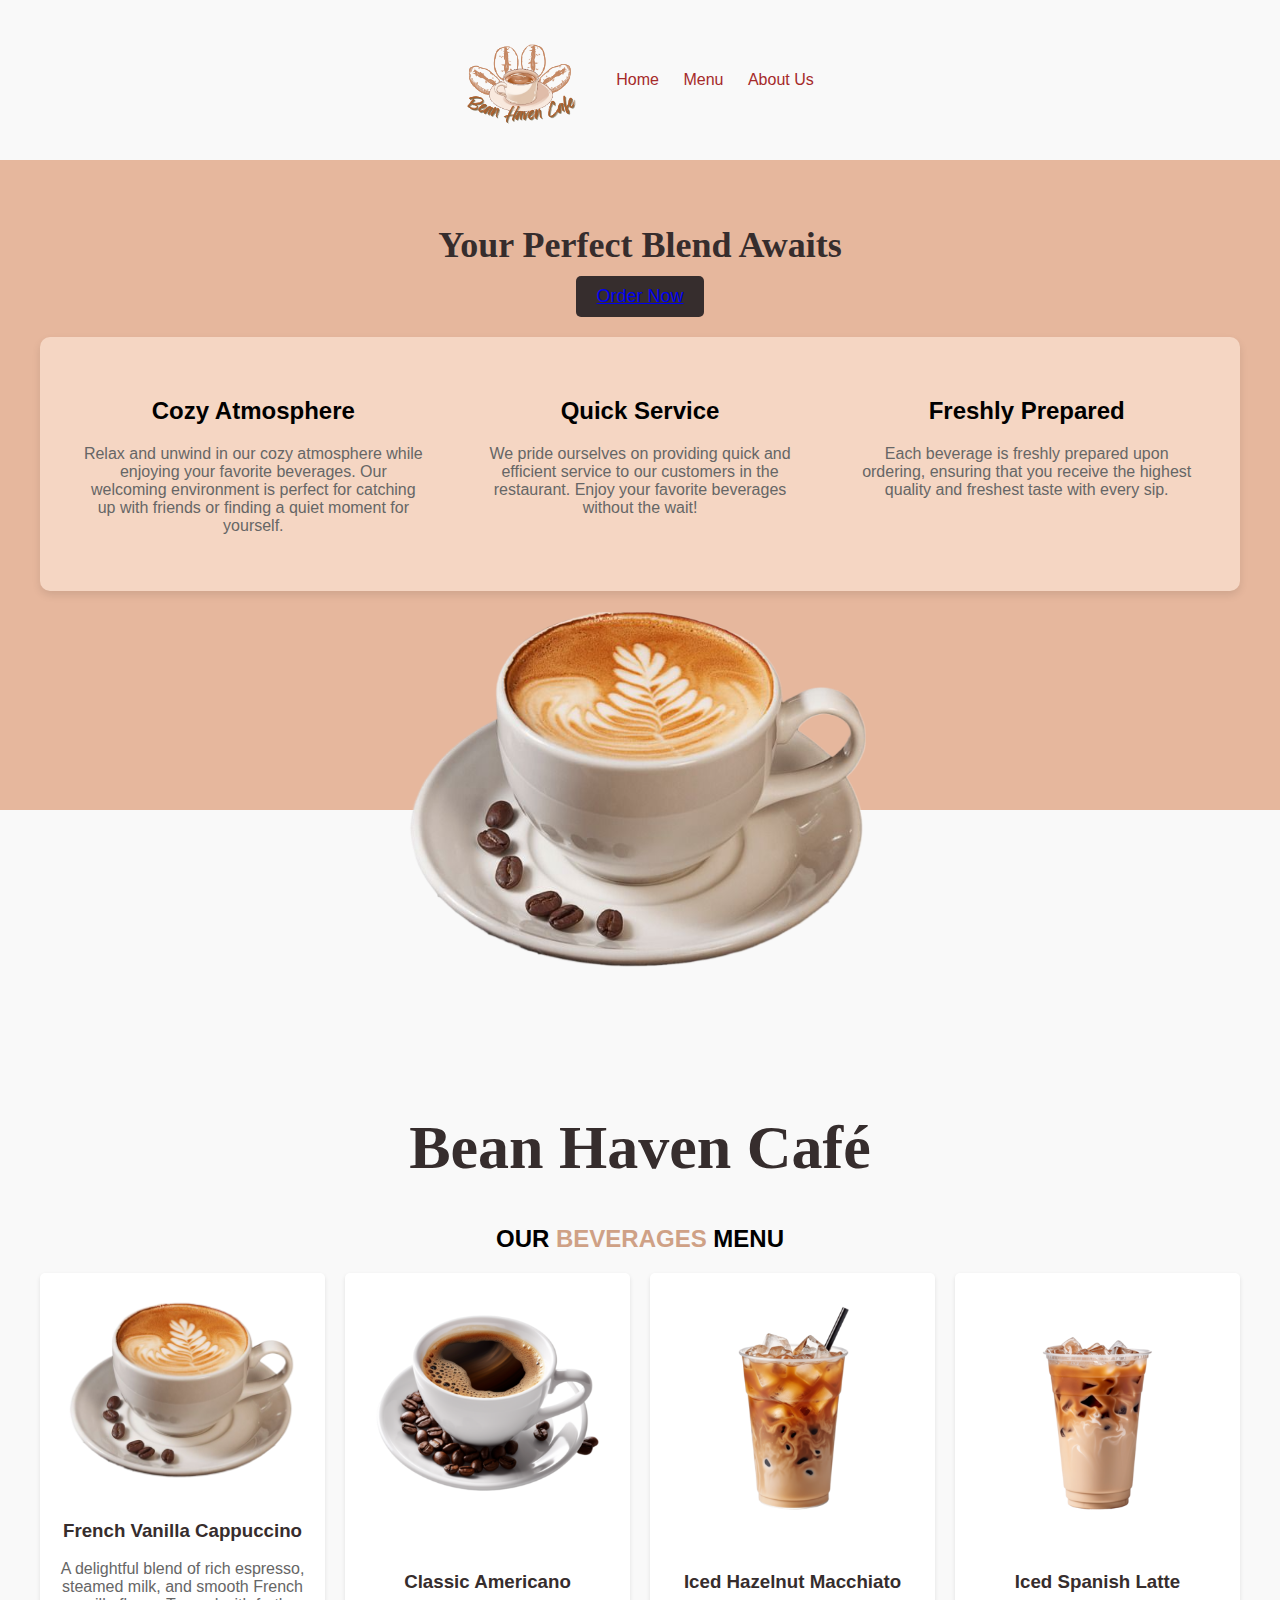
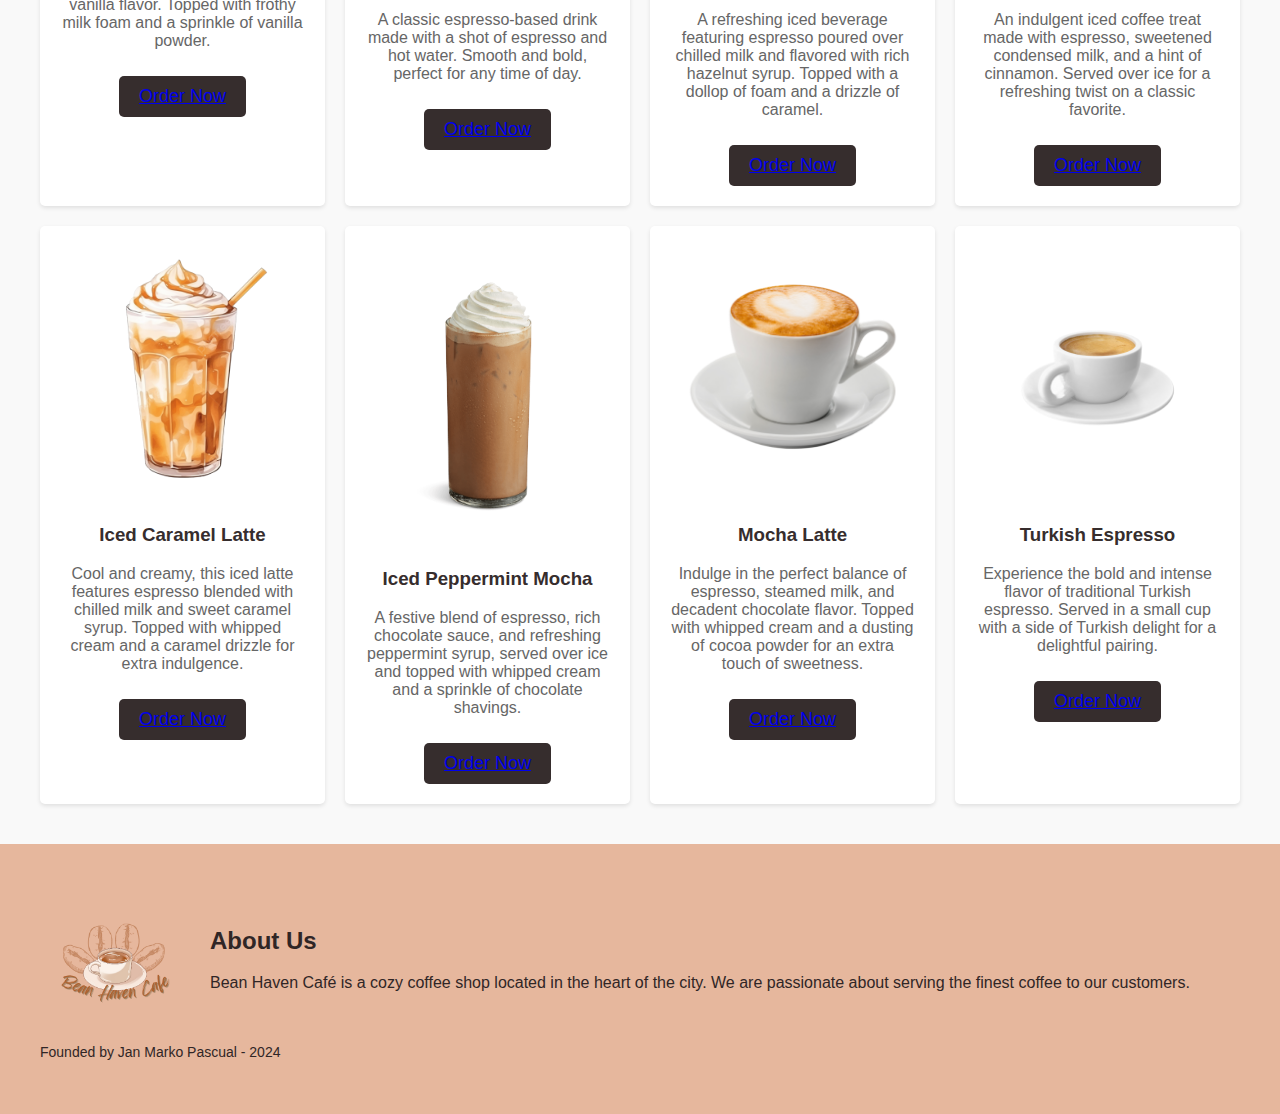
==== index.html @ 6fa9267b "Add files via upload" ====
<!DOCTYPE html>
<html lang="en">
<head>
  <meta charset="UTF-8">
  <meta name="viewport" content="width=device-width, initial-scale=1.0">
  <title>Bean Haven Café</title>
  <link rel="stylesheet" href="styles.css">
</head>
<body>
    <div class="background-rectangle"></div>
  <header>
    <img src="logo.png" alt="Bean Haven Café Logo" class="logo">
    <nav>
      <ul>
        <li><a href="#home">Home</a></li>
        <li><a href="#menu">Menu</a></li>
        <li><a href="#footer">About Us</a></li>
      </ul>
    </nav>
  </header>

  <section id="intro">
    <div class="left-content">
      <div class="tagline">
        
        <h1>Your Perfect Blend Awaits</h1>
        <button><a href="pos.html">Order Now</a></button>
      </div>
      <div class="features-container">
        <div class="features">
            <div class="feature">
                <h2 class="glow-hover">Cozy Atmosphere</h2>
              <p>Relax and unwind in our cozy atmosphere while enjoying your favorite beverages. Our welcoming environment is perfect for catching up with friends or finding a quiet moment for yourself.</p>
            </div>
            <div class="feature">
                <h2 class="glow-hover">Quick Service</h2>
              <p>We pride ourselves on providing quick and efficient service to our customers in the restaurant. Enjoy your favorite beverages without the wait!</p>
            </div>
            <div class="feature">
                <h2 class="glow-hover">Freshly Prepared</h2>
              <p>Each beverage is freshly prepared upon ordering, ensuring that you receive the highest quality and freshest taste with every sip.</p>
            </div>
          </div>
      </div>
    </div>
    <div class="right-content">
        <img src="coffeebg.png" alt="Coffee Picture" class="coffee-picture" id="coffee-img">
      </div>
  </section>

  <section id="menu">
    <h1>Bean Haven Café</h1>
    <h2>OUR <span class="beverages">BEVERAGES</span> MENU</h2>
    <div class="menu-container">
      <!-- Menu items will be dynamically added here -->
      <div class="menu-item">
        <img src="coffeebg.png" alt="French Vanilla Cappuccino">
        <h3>French Vanilla Cappuccino</h3>
        <p>A delightful blend of rich espresso, steamed milk, and smooth French vanilla flavor. Topped with frothy milk foam and a sprinkle of vanilla powder.</p>
        <button><a href="pos.html">Order Now</a></button>
      </div>
      <div class="menu-item">
        <img src="americano.png" alt="Classic Americano">
        <h3>Classic Americano</h3>
        <p>A classic espresso-based drink made with a shot of espresso and hot water. Smooth and bold, perfect for any time of day.</p>
        <button><a href="pos.html">Order Now</a></button>
      </div>
      <div class="menu-item">
        <img src="hazelnut.png" alt="Iced Hazelnut Macchiato">
        <h3>Iced Hazelnut Macchiato</h3>
        <p>A refreshing iced beverage featuring espresso poured over chilled milk and flavored with rich hazelnut syrup. Topped with a dollop of foam and a drizzle of caramel.</p>
        <button><a href="pos.html">Order Now</a></button>
      </div>
      <div class="menu-item">
        <img src="spanish.png" alt="Iced Spanish Latte">
        <h3>Iced Spanish Latte</h3>
        <p>An indulgent iced coffee treat made with espresso, sweetened condensed milk, and a hint of cinnamon. Served over ice for a refreshing twist on a classic favorite.</p>
        <button><a href="pos.html">Order Now</a></button>
      </div>
      <div class="menu-item">
        <img src="caramel.png" alt="Iced Caramel Latte">
        <h3>Iced Caramel Latte</h3>
        <p>Cool and creamy, this iced latte features espresso blended with chilled milk and sweet caramel syrup. Topped with whipped cream and a caramel drizzle for extra indulgence.</p>
        <button><a href="pos.html">Order Now</a></button>
      </div>
      <div class="menu-item">
        <img src="peppermint.png" alt="Iced Peppermint Mocha">
        <h3>Iced Peppermint Mocha</h3>
        <p>A festive blend of espresso, rich chocolate sauce, and refreshing peppermint syrup, served over ice and topped with whipped cream and a sprinkle of chocolate shavings.</p>
        <button><a href="pos.html">Order Now</a></button>
      </div>
      <div class="menu-item">
        <img src="mocha.png" alt="Mocha Latte">
        <h3>Mocha Latte</h3>
        <p>Indulge in the perfect balance of espresso, steamed milk, and decadent chocolate flavor. Topped with whipped cream and a dusting of cocoa powder for an extra touch of sweetness.</p>
        <button><a href="pos.html">Order Now</a></button>
      </div>
      <div class="menu-item">
        <img src="espresso.png" alt="Turkish Espresso">
        <h3>Turkish Espresso</h3>
        <p>Experience the bold and intense flavor of traditional Turkish espresso. Served in a small cup with a side of Turkish delight for a delightful pairing.</p>
        <button><a href="pos.html">Order Now</a></button>
      </div>
    </div>
  </section>
  

  <footer id="footer">
    <div class="about-us">
      <div class="logo"></div> 
      <div class="content">
        <h2>About Us</h2>
        <p>Bean Haven Café is a cozy coffee shop located in the heart of the city. We are passionate about serving the finest coffee to our customers.</p>
      </div>
    </div>
    <p class="founder">Founded by Jan Marko Pascual -  2024</p> 
  </footer>
</body>
</html>
---- styles.css ----
/* General Styles */
body {
    font-family: Arial, sans-serif;
    margin: 0;
    padding: 0;
    background-color: #f9f9f9;
  }
  
  .logo {
    max-width: 200px; /* Adjust the max-width as needed */
  }
  
  .background-rectangle {
    position: absolute;
    top: 0;
    left: 0;
    width: 100%;
    height: calc(100vh - 90px); /* Adjust the height as needed, subtracting the header height and some additional padding */
    background-color: #e6b79d; /* Adjust the background color as needed */
    z-index: -1; /* Ensure the rectangle is behind other content */
  }
  

  header {
    background-color: #f9f9f9;
    color: brown;
    padding: 5px;
    display: flex;
    justify-content: center;
    align-items: center;
  }
  
  h1 {
    font-family: "Courier New", Courier, monospace; /* Fallback font */
    font-family: "Lucida Handwriting", cursive; /* Cursive font family */
    font-size: 62px; /* Adjust the font size */
    font-weight: bold; /* Make the font bold */
    color: #362d2d; /* Set the text color */
    display: flex;
    justify-content: center;
    align-items: center;
  }


  
  nav ul {
    list-style-type: none;
    margin: 0;
    padding: 0;
  }
  
  nav ul li {
    display: inline;
    margin-right: 20px;
  }
  
  nav ul li a {
    color: brown;
    text-decoration: none;
  }
  
  #intro {
    display: flex;
    flex-direction: column;
    align-items: center;
    padding: 40px;
  }
  
  .tagline {
    text-align: center;
  }
  
  .tagline h1 {
    color: #362d2d;
    font-size: 36px;
    font-weight: bold;
    margin-bottom: 10px; /* Adjust as needed */
  }
  
  .tagline button {
    background-color: #362d2d;
    color: white;
    padding: 10px 20px;
    border: none;
    border-radius: 5px;
    font-size: 18px;
    cursor: pointer;
  }
  
  .features-container {
    background-color: #f5d6c3;
    border-radius: 10px;
    padding: 20px;
    margin-top: 20px;
    box-shadow: 0 4px 8px rgba(0, 0, 0, 0.1);
  }
  
  .coffee-picture {
    max-width: 100%;
    height: auto;
    width: 500px;
    transition: transform 0.3s; /* Add transition for smooth scaling */
    
  }
  
  .coffee-picture:hover {
    transform: scale(1.1); /* Scale up the image by 10% on hover */
  }
  
  .features {
    display: flex;
  }
  
  .feature {
    flex: 1;
    text-align: center;
    padding: 20px;
  }
  
  .feature h2 {
    font-size: 24px;
  }
  
  .feature p {
    color: #666;
  }
  
  .beverages {
    color: #cfa186; /* Color for the word "BEVERAGES" */
  }

  .glow-hover {
    transition: text-shadow 0.3s, transform 0.3s; /* Add transition for both text-shadow and transform */
  }
  
  .glow-hover:hover {
    text-shadow: 0 0 10px #dd9434; /* Add glow effect on hover */
    transform: scale(1.3); /* Scale up the text by 10% on hover */
  }

  #menu {
    padding: 40px;
  }
  
  #menu h2 {
    text-align: center;
    margin-bottom: 20px;
  }
  
  .menu-container {
    display: grid;
    grid-template-columns: repeat(4, 1fr);
    gap: 20px;
  }
  
  .menu-item {
    background-color: #fff;
    border-radius: 5px;
    box-shadow: 0 2px 4px rgba(0, 0, 0, 0.1);
    padding: 20px;
    text-align: center;
    transition: transform 0.3s; /* Add transition for smooth expansion */
  }
  
  .menu-item:hover {
    transform: scale(1.08); /* Scale up on hover */
  }
  
  .menu-item button {
    background-color: #362d2d;
    color: white;
    padding: 10px 20px;
    border: none;
    border-radius: 5px;
    font-size: 18px;
    cursor: pointer;
    margin-top: 10px; /* Add some spacing between buttons if needed */
  }

  .menu-item img {
    max-width: 100%;
    border-radius: 5px;
    margin-bottom: 10px;
  }
  
  .menu-item h3 {
    color: #362d2d;
  }
  
  .menu-item p {
    color: #666;
  }
  
  footer {
    background-color: #e6b79d; /* Background color for the footer */
    color: #302626; /* Text color */
    padding: 40px;
  }
  
  .about-us {
    display: flex;
    align-items: center;
  }
  
  .logo {
    background-image: url('logo.png'); /* Path to your logo image */
    background-size: contain;
    background-repeat: no-repeat;
    width: 150px; /* Adjust the width of the logo */
    height: 150px; /* Adjust the height of the logo */
    margin-right: 20px; /* Add some spacing between logo and content */
  }
  
  .content {
    flex: 1;
  }
  
  .content h2 {
    font-size: 24px; /* Adjust the font size */
    margin-bottom: 10px; /* Add some spacing below the heading */
  }
  
  .content p {
    font-size: 16px; /* Adjust the font size */
    line-height: 1.5; /* Adjust the line height for better readability */
  }

  .founder {
    font-size: 14px; /* Adjust the font size */
    margin-top: 10px; /* Add some spacing above the founder information */
  }
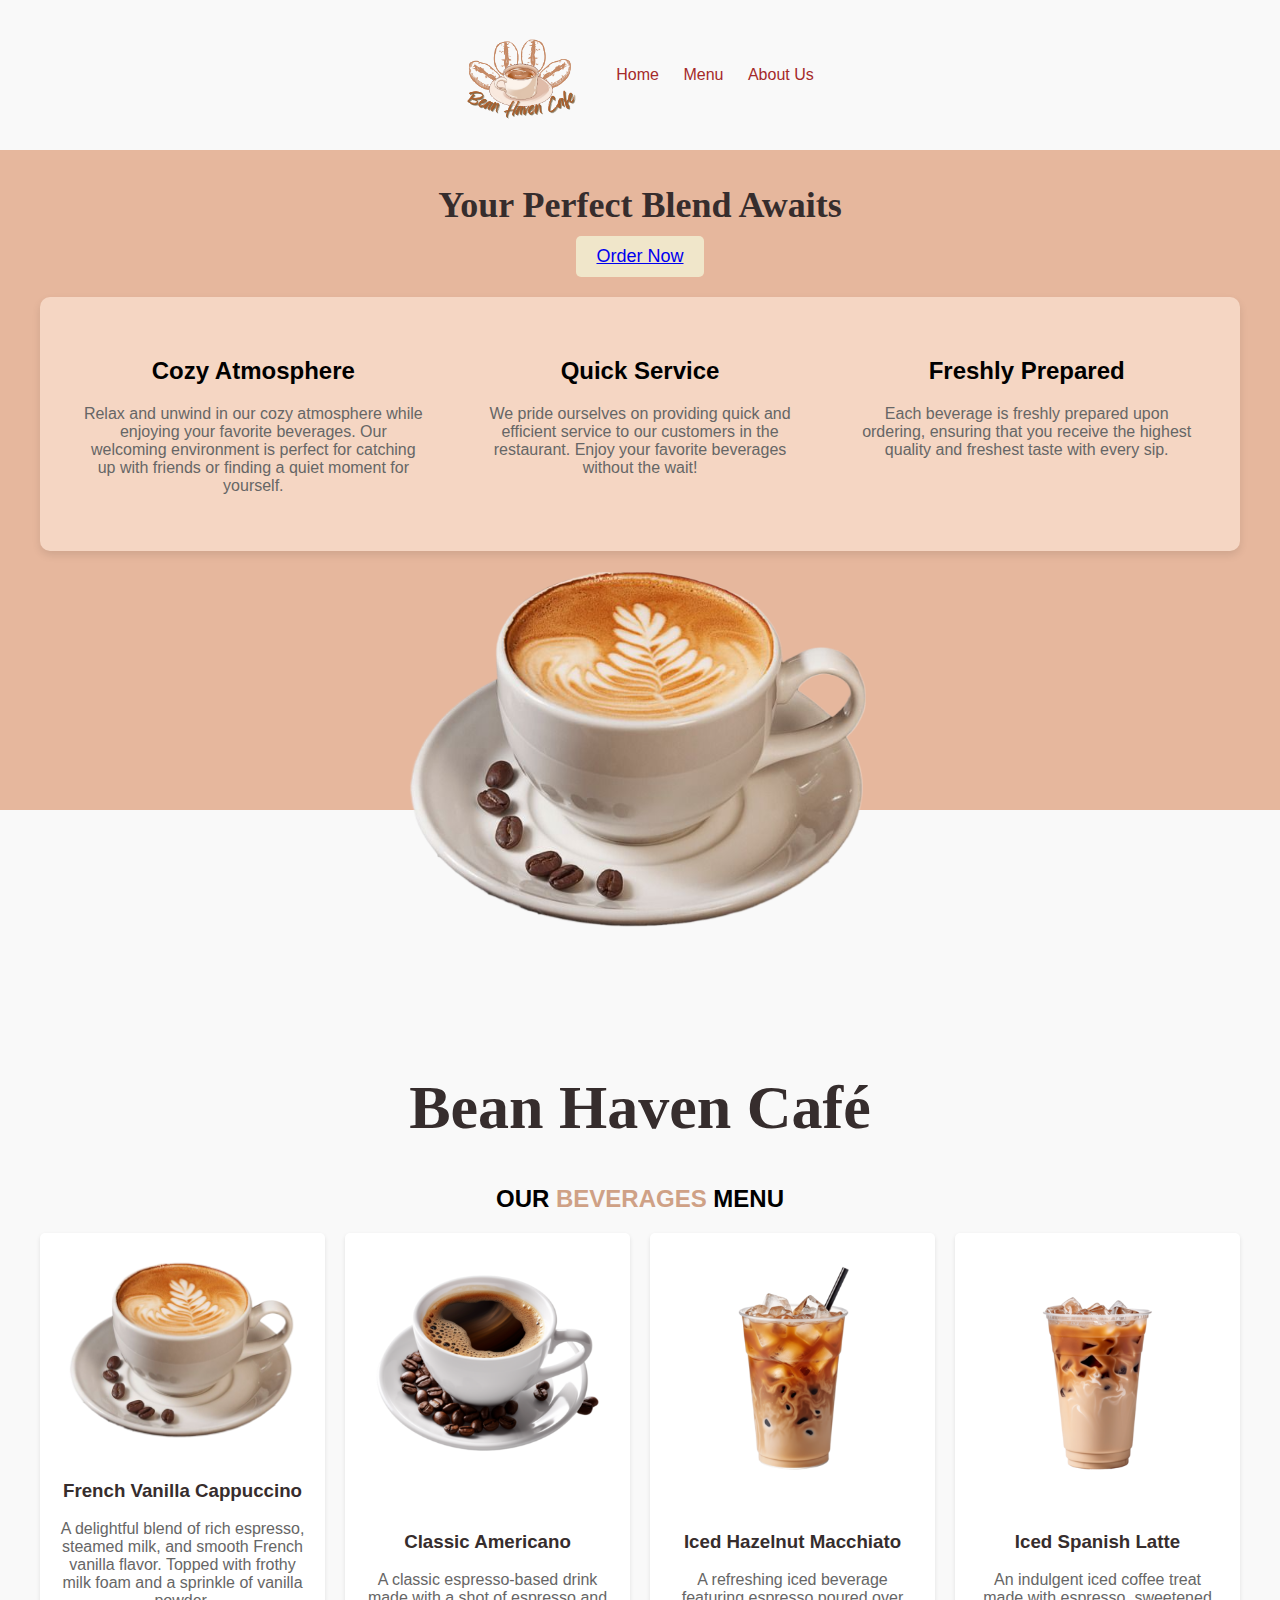
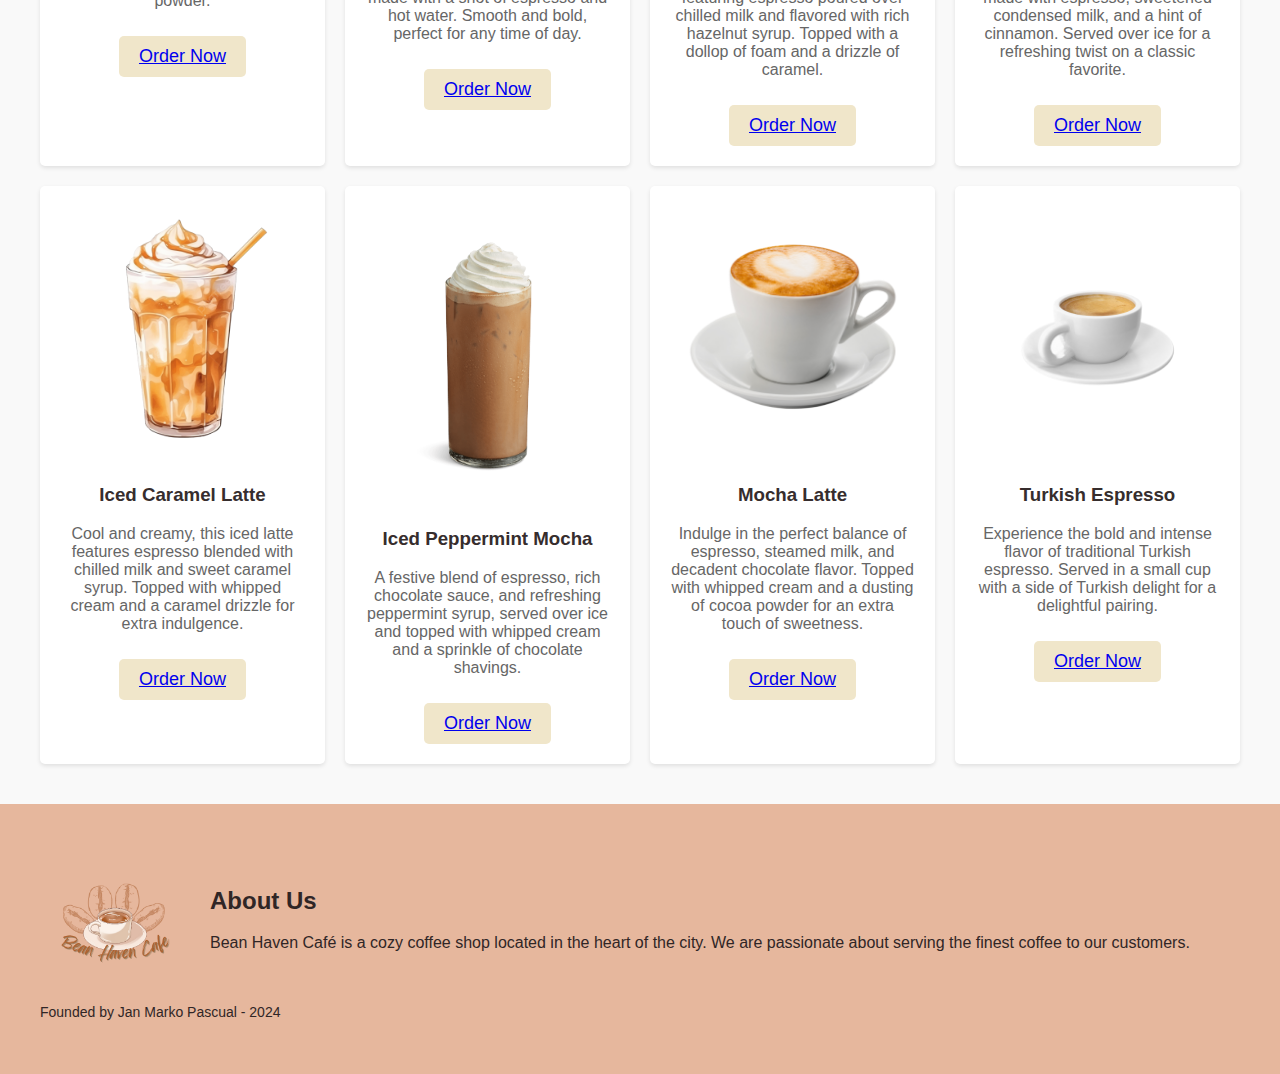
==== commit 4a9475cd: "Add files via upload" ====
--- a/index.html
+++ b/index.html
@@ -6,6 +6,7 @@
   <title>Bean Haven Café</title>
   <link rel="stylesheet" href="styles.css">
 </head>
+<body id="home"></footer>
 <body>
     <div class="background-rectangle"></div>
   <header>
--- a/styles.css
+++ b/styles.css
@@ -1,11 +1,12 @@
 /* General Styles */
 body {
-    font-family: Arial, sans-serif;
-    margin: 0;
-    padding: 0;
-    background-color: #f9f9f9;
-  }
-  
+  font-family: Arial, sans-serif;
+  margin: 0;
+  padding: 0;
+  background-color: #f9f9f9;
+  padding-top: 120px;
+}
+
   .logo {
     max-width: 200px; /* Adjust the max-width as needed */
   }
@@ -20,14 +21,21 @@
     z-index: -1; /* Ensure the rectangle is behind other content */
   }
   
-
   header {
+    position: fixed; /* Make the header fixed */
+    top: 0; /* Position it at the top of the viewport */
+    width: 100%; /* Make it take the full width of the viewport */
+    z-index: 1000;
     background-color: #f9f9f9;
     color: brown;
-    padding: 5px;
+    padding: 0px 0; /* Adjust padding to give space above and below the header */
     display: flex;
     justify-content: center;
     align-items: center;
+  }
+  
+  .container {
+    margin-top: 120px; /* Add margin to the container to prevent overlapping */
   }
   
   h1 {
@@ -78,15 +86,14 @@
   }
   
   .tagline button {
-    background-color: #362d2d;
-    color: white;
+    background-color: #f0e6ca;
+    color: white; /* Change the text color to white */
     padding: 10px 20px;
     border: none;
     border-radius: 5px;
     font-size: 18px;
     cursor: pointer;
-  }
-  
+}
   .features-container {
     background-color: #f5d6c3;
     border-radius: 10px;
@@ -167,7 +174,7 @@
   }
   
   .menu-item button {
-    background-color: #362d2d;
+    background-color: #f0e6ca;;
     color: white;
     padding: 10px 20px;
     border: none;
